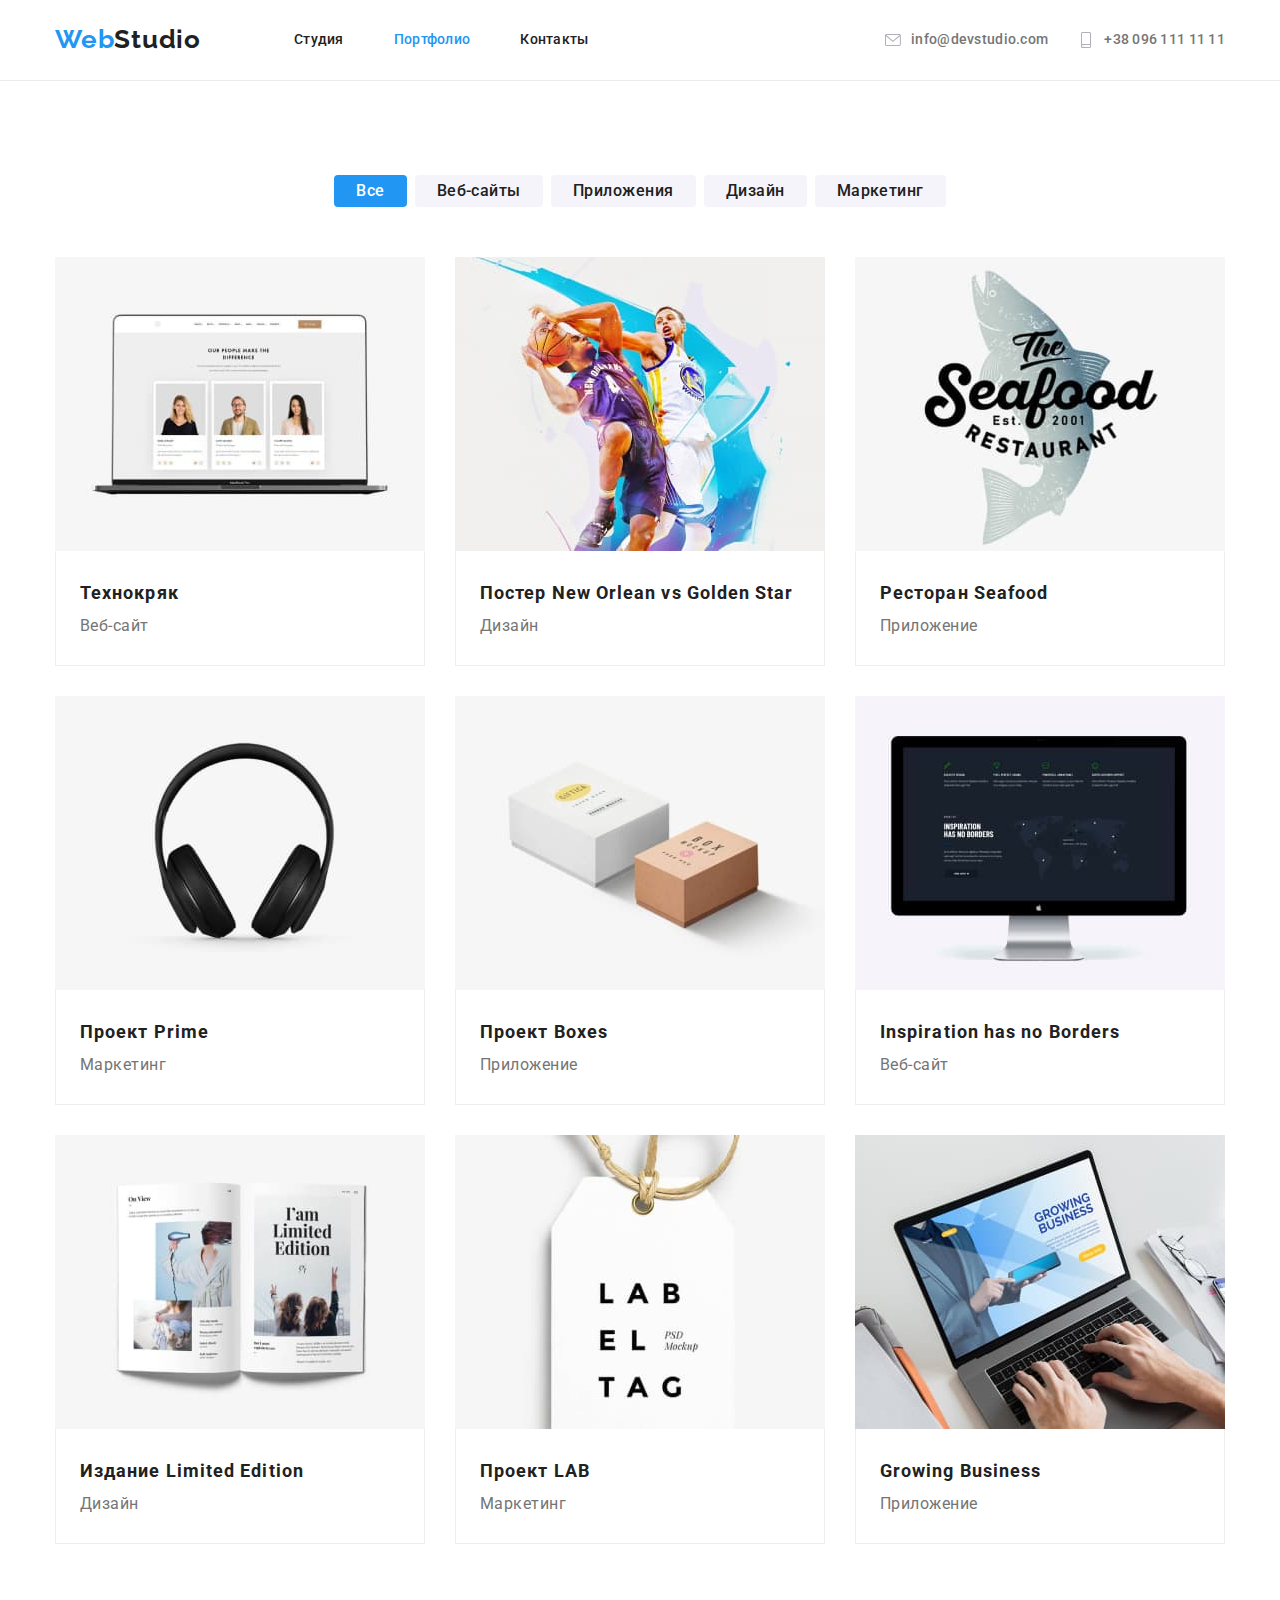
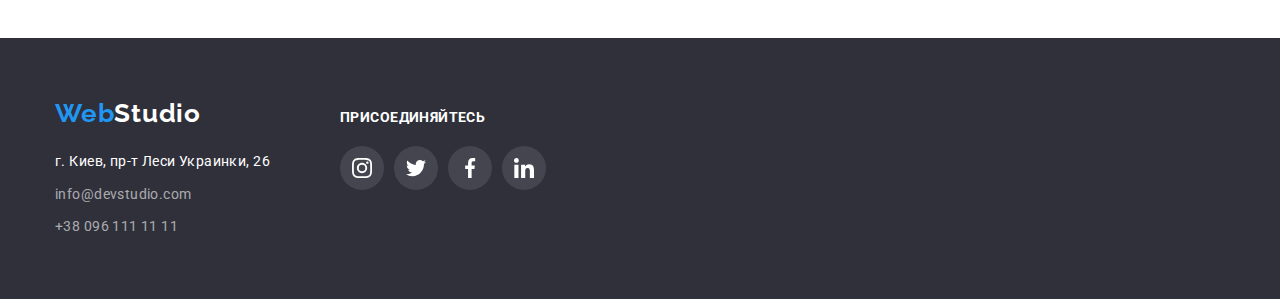
==== portfolio.html @ 9f93a06a "DZ5 03.06" ====
<!DOCTYPE html>
<html lang="ru">
  <head>
    <meta charset="UTF-8" />
    <meta http-equiv="X-UA-Compatible" content="IE=edge" />
    <meta name="viewport" content="width=device-width, initial-scale=1.0" />
    <title>Портфолио</title>
    <link
      href="https://fonts.googleapis.com/css2?family=Raleway:wght@700&family=Roboto:wght@400;500;700;900&display=swap"
      rel="stylesheet"
    />
    <link
      rel="stylesheet"
      href="https://cdnjs.cloudflare.com/ajax/libs/modern-normalize/1.1.0/modern-normalize.min.css"
    />
    <link rel="stylesheet" href="./css/style.css" />
  </head>
  <body>
    <header class="head">
      <div class="conteiner headline">
        <a class="logo link" lang="en" href=""
          ><span class="web">Web</span>Studio</a
        >
        <nav>
          <ul class="navi-pages">
            <li class="list">
              <a class="link navi-pages-link" href="./index.html">Cтудия</a>
            </li>
            <li class="list">
              <a
                class="link navi-pages-link current-link"
                href="./portfolio.html"
                >Портфолио</a
              >
            </li>
            <li class="list">
              <a class="link navi-pages-link" href="">Контакты</a>
            </li>
          </ul>
        </nav>
        <ul class="contacts">
          <li class="list">
            <a
              class="link contacts-link-pages"
              lang="en"
              href="mailto:info@devstudio.com"
            >
              <div class="content-contacts-icon">
                <svg class="contacts-link-icon">
                  <use href="./img/symbol-defs.svg#icon-envelope"></use>
                </svg>
              </div>
              info@devstudio.com</a
            >
          </li>
          <li class="list">
            <a class="link contacts-link-pages" href="tel:+380961111111">
              <div class="content-contacts-icon">
                <svg class="contacts-link-icon">
                  <use href="./img/symbol-defs.svg#icon-smartphone"></use>
                </svg>
              </div>

              +38 096 111 11 11</a
            >
          </li>
        </ul>
      </div>
    </header>
    <main>
      <!--меню-->
      <section class="project">
        <div class="conteiner">
          <h1 hidden>Меню</h1>
          <ul class="filter list">
            <li class="filter-item">
              <button class="button button-all" type="button">Все</button>
            </li>
            <li class="filter-item">
              <button class="button" type="button">Веб-сайты</button>
            </li>
            <li class="filter-item">
              <button class="button" type="button">Приложения</button>
            </li>
            <li class="filter-item">
              <button class="button" type="button">Дизайн</button>
            </li>
            <li class="filter-item">
              <button class="button" type="button">Маркетинг</button>
            </li>
          </ul>
          <ul class="cards list">
            <li class="cards-item">
              <a class="link cards-link" href="">
                <div class="cards-thumb">
                  <img
                    class="cards-image"
                    src="./products/img(1).jpg"
                    alt="Технокряк"
                  />
                  <p class="cards-hover">
                    Ресурс предлагает комплексные предложения с разным уровнем
                    функционала и сервисов. Все это позволит посетителю получить
                    исчерпывающие сведения о компании или частном лице.
                  </p>
                </div>
                <div class="cards-footnote">
                  <h2 class="cards-title">Технокряк</h2>
                  <p class="cards-text">Веб-сайт</p>
                </div>
              </a>
            </li>

            <li class="cards-item">
              <a class="link cards-link" href="">
                <img
                  class="cards-image"
                  src="./products/img(2).jpg"
                  alt="Постер New Orlean vs Golden Star"
                />
                <div class="cards-footnote">
                  <h2 class="cards-title">
                    Постер <span lang="en">New Orlean vs Golden Star</span>
                  </h2>
                  <p class="cards-text">Дизайн</p>
                </div>
              </a>
            </li>

            <li class="cards-item">
              <a class="link cards-link" href="">
                <img
                  class="cards-image"
                  lang="en"
                  src="./products/img(3).jpg"
                  alt="Ресторан Seafood"
                />
                <div class="cards-footnote">
                  <h2 class="cards-title">
                    Ресторан <span lang="en">Seafood</span>
                  </h2>
                  <p class="cards-text">Приложение</p>
                </div>
              </a>
            </li>

            <li class="cards-item">
              <a class="link cards-link" href="">
                <img
                  class="cards-image"
                  lang="en"
                  src="./products/img(4).jpg"
                  alt="Проект Prime"
                />
                <div class="cards-footnote">
                  <h2 class="cards-title">
                    Проект <span lang="en">Prime</span>
                  </h2>
                  <p class="cards-text">Маркетинг</p>
                </div>
              </a>
            </li>

            <li class="cards-item">
              <a class="link cards-link" href="">
                <img
                  class="cards-image"
                  lang="en"
                  src="./products/img(5).jpg"
                  alt="Проект Boxes"
                />
                <div class="cards-footnote">
                  <h2 class="cards-title">
                    Проект <span lang="en">Boxes</span>
                  </h2>
                  <p class="cards-text">Приложение</p>
                </div>
              </a>
            </li>

            <li class="cards-item">
              <a class="link cards-link" href="">
                <img
                  class="cards-image"
                  lang="en"
                  src="./products/img(6).jpg"
                  alt="Inspiration has no Borders"
                />
                <div class="cards-footnote">
                  <h2 class="cards-title">
                    <span lang="en">Inspiration has no Borders</span>
                  </h2>
                  <p class="cards-text">Веб-сайт</p>
                </div>
              </a>
            </li>

            <li class="cards-item">
              <a class="link cards-link" href="">
                <img
                  class="cards-image"
                  lang="en"
                  src="./products/img(7).jpg"
                  alt="Издание Limited Edition"
                />
                <div class="cards-footnote">
                  <h2 class="cards-title">
                    Издание <span lang="en">Limited Edition</span>
                  </h2>
                  <p class="cards-text">Дизайн</p>
                </div>
              </a>
            </li>

            <li class="cards-item">
              <a class="link cards-link" href="">
                <img
                  class="cards-image"
                  lang="en"
                  src="./products/img(8).jpg"
                  alt="Проект LAB"
                />
                <div class="cards-footnote">
                  <h2 class="cards-title">Проект <span lang="en">LAB</span></h2>
                  <p class="cards-text">Маркетинг</p>
                </div>
              </a>
            </li>

            <li class="cards-item">
              <a class="link cards-link" href="">
                <img
                  class="cards-image"
                  lang="en"
                  src="./products/img(9).jpg"
                  alt="Growing Business"
                />
                <div class="cards-footnote">
                  <h2 lang="en" class="cards-title">Growing Business</h2>
                  <p class="cards-text">Приложение</p>
                </div>
              </a>
            </li>
          </ul>
        </div>
      </section>
    </main>
    <footer class="footer">
      <div class="conteiner">
        <div class="acide">
          <a class="logo link" lang="en" href=""
            ><span class="web">Web</span>Studio</a
          >
          <address class="address">
            <ul class="list">
              <li class="item">
                <a
                  class="map link"
                  href="https://www.google.com.ua/maps/place/%D0%B1%D1%83%D0%BB.+%D0%9B%D0%B5%D1%81%D0%B8+%D0%A3%D0%BA%D1%80%D0%B0%D0%B8%D0%BD%D0%BA%D0%B8,+26,+%D0%9A%D0%B8%D0%B5%D0%B2,+02000/@50.4265807,30.5361971,17z/data=!3m1!4b1!4m5!3m4!1s0x40d4cf0e033ecbe9:0x57a4dffefec77da0!8m2!3d50.4265807!4d30.5383858?hl=ru"
                >
                  г. Киев, пр-т Леси Украинки, 26</a
                >
              </li>
              <li class="item">
                <a class="email link" lang="en" href="mailto:info@devstudio.com"
                  >info@devstudio.com</a
                >
              </li>
              <li class="item">
                <a class="tel link" lang="en" href="tel:+380961111111"
                  >+38 096 111 11 11</a
                >
              </li>
            </ul>
          </address>
        </div>
        <div class="acide skins-footer">
          <p class="text">присоединяйтесь</p>
          <ul class="list skins">
            <li class="skin">
              <a class="white-link" href="">
                <svg class="white-icon">
                  <use href="./img/symbol-defs.svg#icon-instagram-white"></use>
                </svg>
              </a>
            </li>
            <li class="skin">
              <a class="white-link" href="">
                <svg class="white-icon">
                  <use href="./img/symbol-defs.svg#icon-twitter-white"></use>
                </svg>
              </a>
            </li>
            <li class="skin">
              <a class="white-link" href="">
                <svg class="white-icon">
                  <use href="./img/symbol-defs.svg#icon-facebook-white"></use>
                </svg>
              </a>
            </li>
            <li class="skin">
              <a class="white-link" href="">
                <svg class="white-icon">
                  <use href="./img/symbol-defs.svg#icon-linkedin-white"></use>
                </svg>
              </a>
            </li>
          </ul>
        </div>
      </div>
    </footer>
  </body>
</html>
---- css/style.css ----
/* основной цвет текста: #212121 */
/* вторичный цвет текста: #757575 */
/* цвет фона #E5E5E5 */
/*цвет акцента background: #2196F3 */
/*фон черный*/

:root {
  --primary-text-color: #212121;
  --secondary-text-color: #757575;
  --back-color: #e5e5e5;
  --accent-color: #2196f3;
  --black-back: #2f303a;
  --white: #ffffff;
  --icon-color: #afb1b8;
}
html {
  box-sizing: border-box;
}
*,
*::before,
*::after {
  box-sizing: inherit;
}

body {
  font-family: Roboto, sans-serif;
  background-color: var(--white);
  color: var(--primary-text-color);
}
h1,
h2,
h3,
p,
ul {
  margin-top: 0;
  margin-bottom: 0;
  padding: 0;
}

.conteiner {
  width: 1200px;
  padding-left: 15px;
  padding-right: 15px;
  margin-left: auto;
  margin-right: auto;
}

.list {
  list-style: none;
}

.link {
  text-decoration: none;
}

.button {
  background-color: #f5f4fa;
  color: var(--primary-text-color);

  cursor: pointer;
  font-weight: 500;
  font-size: 16px;
  line-height: 1.26;
  letter-spacing: 0.03em;

  border-radius: 4px;
  border: 0ch;
  padding: 6px 22px;
  transition: background-color 250ms cubic-bezier(0.4, 0, 0.2, 1),
    color 250ms cubic-bezier(0.4, 0, 0.2, 1),
    box-shadow 250ms cubic-bezier(0.4, 0, 0.2, 1);
}

.button:hover,
.button:focus {
  background-color: var(--accent-color);
  color: var(--white);
  box-shadow: 0px 3px 1px rgba(0, 0, 0, 0.1), 0px 1px 2px rgba(0, 0, 0, 0.08),
    0px 2px 2px rgba(0, 0, 0, 0.12);
}
/*header*/
.head {
  background: var(--white);
  border-width: 0 0 1px 0;
  border-style: solid;
  border-color: #ececec;
}

.headline {
  display: flex;
  align-items: center;
}

.logo {
  color: var(--primary-text-color);
  font-family: "Raleway";
  font-weight: 700;
  font-size: 26px;
  line-height: 1.2;
  letter-spacing: 0.03em;
  padding: 24px 0;
}

.navi-pages {
  display: flex;
  margin-left: 93px;
}

.navi-pages-link {
  display: inline-block;
  position: relative;
  color: #212121;
  transition: color 250ms cubic-bezier(0.4, 0, 0.2, 1);
}

.navi-pages-link::after {
  display: block;
  position: absolute;
  content: "";
  bottom: 0;
  left: 0;
  border-radius: 4px;
  width: 100%;
  height: 4px;
  background-color: var(--accent-color);
  opacity: 0;
  transition: opacity 250ms cubic-bezier(0.4, 0, 0.2, 1);
}

.current-link,
.navi-pages-link:hover:after,
.navi-pages-link:focus:after {
  opacity: 1;
}

.navi-pages .list + .list {
  margin-left: 50px;
}

.contacts-link-pages,
.navi-pages-link {
  display: flex;
  align-items: center;
  color: var(--primary-text-color);
  font-weight: 500;
  font-size: 14px;
  line-height: 1.14;
  letter-spacing: 0.02em;
  padding: 32px 0;
}
.content-contacts-icon {
  width: 16px;
  height: 16px;
  margin-right: 10px;
}
.contacts-link-icon {
  width: 16px;
  height: 16px;

  margin-right: 10px;
  fill: var(--icon-color);
  transition: fill 250ms cubic-bezier(0.4, 0, 0.2, 1);
}

.current-link,
.navi-pages-link:hover,
.navi-pages-link:focus {
  color: var(--accent-color);
}

.contacts-link-pages {
  transition: color 250ms cubic-bezier(0.4, 0, 0.2, 1);
}

.contacts-link-pages:hover,
.contacts-link-pages:focus {
  color: var(--accent-color);
}

.contacts-link-pages:hover .contacts-link-icon,
.contacts-link-pages:focus .contacts-link-icon {
  fill: var(--accent-color);
}
.contacts {
  display: flex;
  margin-left: auto;
}

.contacts .list + .list {
  margin-left: 30px;
}

.contacts-link-pages {
  color: var(--secondary-text-color);
  font-weight: 500;
  font-size: 14px;
  line-height: 1.14;
  letter-spacing: 0.02em;
}

.skills,
.prodaction,
.team,
.clients,
.project {
  padding-top: 94px;
  padding-bottom: 94px;
}

/*заголовок*/
.home {
  background-color: #c4c4c4;
  margin: 0 auto;
  max-height: 600px;
  max-width: 1600px;
  padding-top: 200px;
  padding-bottom: 200px;

  background-image: linear-gradient(
      to right,
      rgba(47, 48, 58, 0.4),
      rgba(47, 48, 58, 0.4)
    ),
    url(../img/fon-image.jpg);
  background-repeat: no-repeat;
  background-size: cover;
  background-position: center;
  border-width: 1px 0 0 0;
  border-style: solid;
  border-color: #ececec;
}

.home .conteiner {
  text-align: center;
}

.backdrop {
  position: fixed;
  top: 0;
  left: 0;
  width: 100%;
  height: 100%;
  background-color: rgba(0, 0, 0, 0.2);
}

.backdrop .is-hidden {
  opacity: 0;
  pointer-events: none;
}

.modal {
  width: 528px;
  height: 581px;
  position: absolute;
  top: 221px;
  left: 50%;
  transform: translate(-50%, -50%);
  background-color: var(--white);
}

.close-modal {
  position: absolute;
  top: 8px;
  right: 8px;
}

.header {
  display: flexbox;
  margin-bottom: 30px;
  color: var(--white);
  width: 696px;
  font-weight: 900;
  font-size: 44px;
  line-height: 60px;
  letter-spacing: 0.06em;
  text-transform: uppercase;
  margin-left: auto;
  margin-right: auto;
}

/*button*/
.order-button {
  background-color: var(--accent-color);
  color: var(--white);

  padding: 10px 32px;
  min-width: 200px;
  transition: background-color 1000ms cubic-bezier(0.4, 0, 0.2, 1);
}

.order-button:hover,
.order-button:focus {
  background-color: #188ce8;
  color: var(--white);
  box-shadow: 0px 4px 4px rgba(0, 0, 0, 0.15);
  border-radius: 4px;
}
/*soft skills*/
.skill {
  display: flex;
}

.skill .item {
  width: 270px;
}
.skills-blockicon {
  display: flex;
  align-items: center;
  justify-content: center;
  height: 120px;
  background-color: #f5f4fa;
  margin-bottom: 30px;
}

.skills-icon {
  display: block;
  width: 70px;
  height: 70px;
}

.skill .item + .item {
  margin-left: 30px;
}

.skills .title {
  margin-bottom: 10px;

  font-weight: 700;
  font-size: 14px;
  line-height: 1.14;
  letter-spacing: 0.03em;
  text-transform: uppercase;
}

.skills .text {
  color: var(--secondary-text-color);
  font-weight: 400;
  font-size: 14px;
  line-height: 1.7;
  letter-spacing: 0.03em;
}
/*виды работ*/
.prodaction {
  padding-top: 0;
}
.prodaction .title {
  font-family: "Roboto";
  font-weight: 700;
  font-size: 36px;
  line-height: 1.17;
  text-align: center;
  letter-spacing: 0.03em;
  margin-bottom: 50px;
}
.work {
  display: flex;
  justify-content: center;
}

.work .item + .item {
  margin-left: 30px;
}

.prodaction-image {
  display: block;
}

.work .item {
  position: relative;
}

.prodaction-text {
  position: absolute;
  height: 70px;
  width: 370px;
  color: var(--white);
  background-color: rgba(47, 48, 58, 0.8);
  bottom: 0;
  left: 0;
  padding: 27px 0;

  font-family: "Roboto";
  font-weight: 700;
  font-size: 14px;
  line-height: 1.14;
  text-align: center;
  letter-spacing: 0.03em;
  text-transform: uppercase;
}
/*наша команда*/
.team,
.team .conteiner {
  background: #f5f4fa;
}

.team-list {
  display: flex;
  justify-content: center;
}

.team-list .item {
  background: var(--white);
  box-shadow: 0px 1px 3px rgba(0, 0, 0, 0.12), 0px 1px 1px rgba(0, 0, 0, 0.14),
    0px 2px 1px rgba(0, 0, 0, 0.2);
  border-radius: 0px 0px 4px 4px;

  text-align: center;
}

.team-list .item + .item {
  margin-left: 30px;
}

.team .title {
  font-family: "Roboto";
  font-weight: 700;
  font-size: 36px;
  line-height: 1.17;
  text-align: center;
  letter-spacing: 0.03em;
  margin-bottom: 50px;
}
.team-list .foto {
  display: block;
  max-width: 100%;
  height: auto;
}

.team-list .name {
  color: var(--primary-text-color);

  font-weight: 500;
  font-size: 16px;
  line-height: 1.19;
  letter-spacing: 0.03em;
  margin-bottom: 10px;
}

.profession {
  color: var(--secondary-text-color);

  font-weight: normal;
  font-size: 16px;
  line-height: 1.19;
  letter-spacing: 0.03em;
  margin-bottom: 16px;
}

.userpic-list {
  display: flex;
  justify-content: center;
}

.userpic-item {
  padding: 0;
}

.social-network-link {
  display: flex;
  align-items: center;
  justify-content: center;
  outline: transparent;
  width: 44px;
  height: 44px;
  border-radius: 50%;
}
.social-network-link:hover,
.social-network-link:focus {
  background-color: var(--accent-color);
  transform: rotate(360deg);
}

.social-network-icon {
  width: 20px;
  height: 20px;
  fill: var(--icon-color);
}

.social-network-link:hover .social-network-icon,
.social-network-link:focus .social-network-icon {
  fill: var(--white);
}

.userpic-list li + li {
  margin-left: 10px;
}
.caption-foto {
  padding: 30px 32px;
}
/*наши клиенты*/
.clients .title {
  margin-bottom: 50px;
  font-weight: 700;
  font-size: 36px;
  line-height: 42px;
  text-align: center;
  letter-spacing: 0.03em;
}

.client {
  display: flex;
}

.client-link {
  display: flex;
  align-items: center;
  justify-content: center;
  outline: transparent;
  width: 170px;
  height: 90px;
  border: 1px solid rgba(175, 177, 184, 1);
  border-radius: 6px;
}

.client-icon {
  width: 106px;
  height: 60px;
  fill: var(--icon-color);
}

.client-link:hover .client-icon,
.client-link:focus .client-icon {
  fill: var(--accent-color);
}

.client-link:hover,
.client-link:focus {
  border-color: var(--accent-color);
}

.client .item + .item {
  margin-left: 30px;
}
/*футер*/
.footer {
  background: var(--black-back);
  padding-top: 60px;
  padding-bottom: 60px;
}

.footer .conteiner {
  display: flex;
  background: var(--black-back);
  align-items: baseline;
}

.skins {
  display: flex;
}

.acide .skin + .skin {
  margin-left: 10px;
}

.footer .logo {
  display: block;
  margin-bottom: 20px;
  color: var(--white);
  padding: 0;
}

.footer .item + .item {
  margin-top: 9px;
}

.map {
  color: var(--white);
}

.email,
.tel {
  color: rgba(255, 255, 255, 0.6);
}

.map,
.email,
.tel {
  font-style: normal;
  font-size: 14px;
  line-height: 1.71;
  letter-spacing: 0.03em;
}

.address .link:hover,
.address .link:focus {
  color: var(--accent-color);
}

.web {
  color: var(--accent-color);
}

.skins-footer .text {
  margin-bottom: 20px;
  color: var(--white);
  font-weight: 700;
  font-size: 14px;
  line-height: 1.14;
  letter-spacing: 0.03em;
  text-transform: uppercase;
}

.skins-footer {
  margin-left: 70px;
}

.white-link {
  display: flex;
  align-items: center;
  justify-content: center;
  width: 44px;
  height: 44px;
  border-radius: 50%;
  background-color: rgba(255, 255, 255, 0.1);
}

.white-link:hover,
.white-link:focus {
  background-color: var(--accent-color);
}

.white-icon {
  width: 20px;
  height: 20px;
  fill: var(--white);
}

/*фильтр*/
.button-all {
  background-color: var(--accent-color);
  color: var(--white);
  box-shadow: none;
  transition: background-color 250ms cubic-bezier(0.4, 0, 0.2, 1),
    color 250ms cubic-bezier(0.4, 0, 0.2, 1),
    box-shadow 250ms cubic-bezier(0.4, 0, 0.2, 1);
}

.filter .button-all:hover,
.filter .button-all:focus {
  background-color: #f5f4fa;
  color: var(--primary-text-color);
  box-shadow: 0px 3px 1px rgba(0, 0, 0, 0.1), 0px 1px 2px rgba(0, 0, 0, 0.08),
    0px 2px 2px rgba(0, 0, 0, 0.12);
}

/*предоставляемые услуги*/
.filter {
  display: flex;
  justify-content: center;
}

.filter-item + .filter-item {
  margin-left: 8px;
}

.cards-title {
  color: var(--primary-text-color);

  font-weight: 700;
  font-size: 18px;
  line-height: 2;
  letter-spacing: 0.06em;
}

.cards-text {
  color: var(--secondary-text-color);
  font-weight: 400;
  font-size: 16px;
  line-height: 1.88;
  letter-spacing: 0.03em;
}

.cards {
  display: flex;
  flex-wrap: wrap;
  margin-top: 50px;
}

.cards-item {
  display: block;
  flex-basis: calc(((100%-90px) / 3)-20);
  margin-right: 30px;
  margin-bottom: 30px;
}

.cards-thumb {
  position: relative;
  overflow: hidden;
}

.cards-hover {
  position: absolute;
  top: 0;
  left: 0;
  font-weight: 400;
  font-size: 18px;
  line-height: 1.56;
  letter-spacing: 0.03em;
  color: var(--white);
  background-color: rgba(33, 150, 243, 0.9);
  padding: 63px 24px;
  transform: translateY(100%);
  transition: transform 250ms cubic-bezier(0.4, 0, 0.2, 1);
}

.cards-link:hover .cards-hover,
.cards-link:focus .cards-hover {
  transform: translateY(0);
}

.cards-link {
  display: block;
  box-shadow: none;
  transition: box-shadow 500ms cubic-bezier(0.4, 0, 0.2, 1);
}

.cards-link:hover,
.cards-link:focus {
  box-shadow: 0px 1px 1px rgba(0, 0, 0, 0.12), 0px 4px 4px rgba(0, 0, 0, 0.06),
    1px 4px 6px rgba(0, 0, 0, 0.16);
}

.cards-item:nth-child(3n) {
  margin-right: 0;
}

.cards-item:nth-child(n + 7) {
  margin-bottom: 0;
}

.cards-image {
  display: block;
  width: 100%;
  height: auto;
}

.cards-footnote {
  border: 1px solid #eeeeee;
  border-top: 0;
  padding: 24px 24px;
}
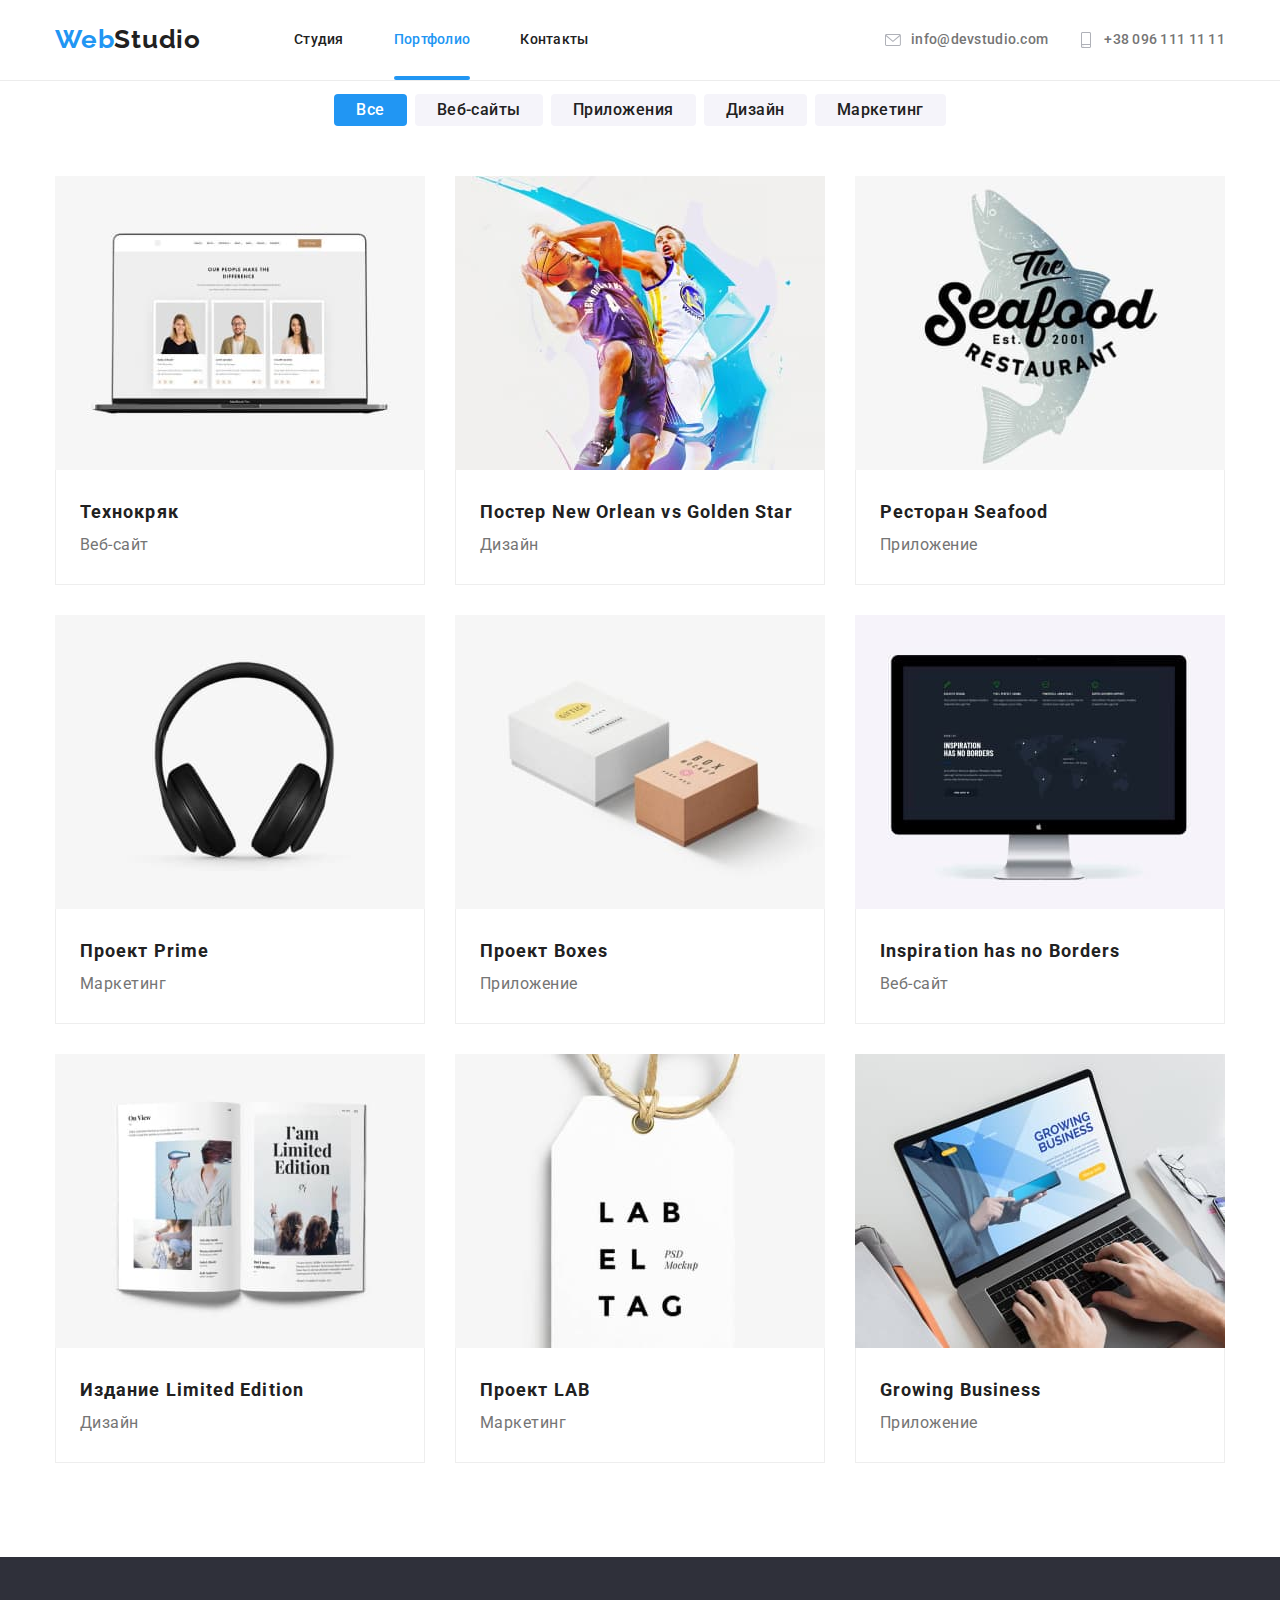
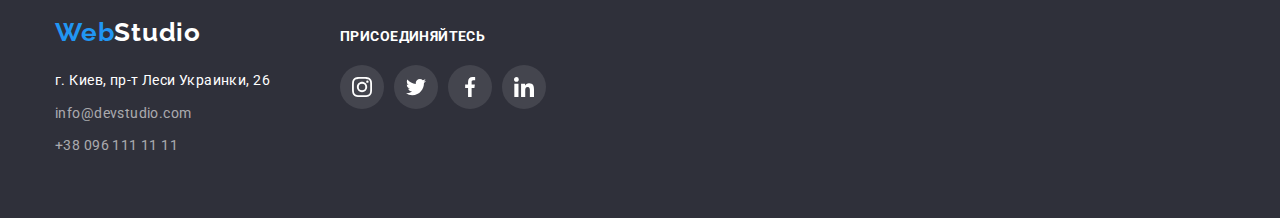
==== commit 6837621d: "fixed DZ5" ====
--- a/portfolio.html
+++ b/portfolio.html
@@ -98,11 +98,14 @@
                     src="./products/img(1).jpg"
                     alt="Технокряк"
                   />
-                  <p class="cards-hover">
-                    Ресурс предлагает комплексные предложения с разным уровнем
-                    функционала и сервисов. Все это позволит посетителю получить
-                    исчерпывающие сведения о компании или частном лице.
-                  </p>
+                  <div class="cards-hover">
+                    <p>
+                      Ресурс предлагает комплексные предложения с разным уровнем
+                      функционала и сервисов. Все это позволит посетителю
+                      получить исчерпывающие сведения о компании или частном
+                      лице.
+                    </p>
+                  </div>
                 </div>
                 <div class="cards-footnote">
                   <h2 class="cards-title">Технокряк</h2>
--- a/css/style.css
+++ b/css/style.css
@@ -12,6 +12,8 @@
   --black-back: #2f303a;
   --white: #ffffff;
   --icon-color: #afb1b8;
+  --time-transition: 250ms;
+  --cubik: cubic-bezier(0.4, 0, 0.2, 1);
 }
 html {
   box-sizing: border-box;
@@ -64,11 +66,11 @@
   letter-spacing: 0.03em;
 
   border-radius: 4px;
-  border: 0ch;
+  border: 0;
   padding: 6px 22px;
-  transition: background-color 250ms cubic-bezier(0.4, 0, 0.2, 1),
-    color 250ms cubic-bezier(0.4, 0, 0.2, 1),
-    box-shadow 250ms cubic-bezier(0.4, 0, 0.2, 1);
+  transition: background-color var(--time-transition) var(--cubik),
+    color var(--time-transition) var(--cubik),
+    box-shadow var(--time-transition) var(--cubik);
 }
 
 .button:hover,
@@ -81,14 +83,21 @@
 /*header*/
 .head {
   background: var(--white);
+  width: 100vw;
   border-width: 0 0 1px 0;
   border-style: solid;
   border-color: #ececec;
+  position: fixed;
+  z-index: 10;
+  top: 0;
+  left: 50%;
+  transform: translate(-50%, 0);
 }
 
 .headline {
   display: flex;
   align-items: center;
+  background: var(--white);
 }
 
 .logo {
@@ -110,7 +119,7 @@
   display: inline-block;
   position: relative;
   color: #212121;
-  transition: color 250ms cubic-bezier(0.4, 0, 0.2, 1);
+  transition: color var(--time-transition) var(--cubik);
 }
 
 .navi-pages-link::after {
@@ -123,14 +132,27 @@
   width: 100%;
   height: 4px;
   background-color: var(--accent-color);
-  opacity: 0;
-  transition: opacity 250ms cubic-bezier(0.4, 0, 0.2, 1);
-}
-
+  transform: scaleX(0);
+  transition: transform var(--time-transition) var(--cubik);
+}
 .current-link,
 .navi-pages-link:hover:after,
 .navi-pages-link:focus:after {
-  opacity: 1;
+  transform: scaleX(1);
+}
+
+.current-link::after {
+  display: block;
+  position: absolute;
+  content: "";
+  bottom: 0;
+  left: 0;
+  border-radius: 4px;
+  width: 100%;
+  height: 4px;
+  background-color: var(--accent-color);
+  transform: scaleX(1);
+  transition: transform var(--time-transition) var(--cubik);
 }
 
 .navi-pages .list + .list {
@@ -159,7 +181,7 @@
 
   margin-right: 10px;
   fill: var(--icon-color);
-  transition: fill 250ms cubic-bezier(0.4, 0, 0.2, 1);
+  transition: fill var(--time-transition) var(--cubik);
 }
 
 .current-link,
@@ -169,12 +191,12 @@
 }
 
 .contacts-link-pages {
-  transition: color 250ms cubic-bezier(0.4, 0, 0.2, 1);
+  transition: color;
 }
 
 .contacts-link-pages:hover,
 .contacts-link-pages:focus {
-  color: var(--accent-color);
+  color: var(--accent-color) var(--time-transition) var(--cubik);
 }
 
 .contacts-link-pages:hover .contacts-link-icon,
@@ -211,6 +233,7 @@
 .home {
   background-color: #c4c4c4;
   margin: 0 auto;
+  margin-top: 80px;
   max-height: 600px;
   max-width: 1600px;
   padding-top: 200px;
@@ -241,27 +264,45 @@
   width: 100%;
   height: 100%;
   background-color: rgba(0, 0, 0, 0.2);
-}
-
-.backdrop .is-hidden {
+  opacity: 1;
+  transition: opacity var(--time-transition) var(--cubik);
+}
+
+.backdrop.is-hidden .modal {
+  transform: scale(0.9) translate(-50%, -50%);
+  opacity: 0;
+}
+
+.backdrop.is-hidden {
   opacity: 0;
   pointer-events: none;
 }
 
 .modal {
   width: 528px;
-  height: 581px;
-  position: absolute;
-  top: 221px;
+  min-height: 581px;
+  position: relative;
+  top: 500px;
   left: 50%;
-  transform: translate(-50%, -50%);
+  opacity: 1;
+  transform: scale(1) translate(-50%, -50%);
   background-color: var(--white);
+  transition: scale var(--time-transition) var(--cubik),
+    opacity var(--time-transition) var(--cubik);
+  z-index: 2;
 }
 
 .close-modal {
+  display: block;
   position: absolute;
   top: 8px;
   right: 8px;
+  border: none;
+  background-color: var(--white);
+}
+.close-icon {
+  width: 30px;
+  height: 30px;
 }
 
 .header {
@@ -282,18 +323,20 @@
 .order-button {
   background-color: var(--accent-color);
   color: var(--white);
-
+  border-radius: 4px;
+  box-shadow: none;
   padding: 10px 32px;
   min-width: 200px;
-  transition: background-color 1000ms cubic-bezier(0.4, 0, 0.2, 1);
+  transition: background-color var(--time-transition) var(--cubik),
+    box-shadow 250ms cubic-bezier(0.4, 0, 0.2, 1);
 }
 
 .order-button:hover,
 .order-button:focus {
   background-color: #188ce8;
   color: var(--white);
-  box-shadow: 0px 4px 4px rgba(0, 0, 0, 0.15);
-  border-radius: 4px;
+  box-shadow: 0px 2px 3px rgba(135, 206, 235, 0.12),
+    0px 1px 1px rgba(135, 206, 235, 0.14), 0px 2px 1px rgba(135, 206, 235, 0.2);
 }
 /*soft skills*/
 .skill {
@@ -367,6 +410,7 @@
 
 .work .item {
   position: relative;
+  z-index: -1;
 }
 
 .prodaction-text {
@@ -463,17 +507,23 @@
   width: 44px;
   height: 44px;
   border-radius: 50%;
-}
+  box-shadow: none;
+  transition: box-shadow var(--time-transition) var(--cubik),
+    background-color var(--time-transition) var(--cubik);
+}
+
 .social-network-link:hover,
 .social-network-link:focus {
   background-color: var(--accent-color);
-  transform: rotate(360deg);
+  box-shadow: 0px 3px 2px rgba(0, 0, 100, 0.1),
+    0px 2px 4px rgba(0, 0, 100, 0.08), 0px 4px 4px rgba(0, 0, 100, 0.12);
 }
 
 .social-network-icon {
   width: 20px;
   height: 20px;
   fill: var(--icon-color);
+  transition: fill var(--time-transition) var(--cubik);
 }
 
 .social-network-link:hover .social-network-icon,
@@ -510,12 +560,17 @@
   height: 90px;
   border: 1px solid rgba(175, 177, 184, 1);
   border-radius: 6px;
+  border-color: var(--icon-color);
+  box-shadow: none;
+  transition: border-color var(--time-transition) var(--cubik),
+    box-shadow 500ms var(--cubik);
 }
 
 .client-icon {
   width: 106px;
   height: 60px;
   fill: var(--icon-color);
+  transition: fill var(--time-transition) var(--cubik);
 }
 
 .client-link:hover .client-icon,
@@ -526,6 +581,8 @@
 .client-link:hover,
 .client-link:focus {
   border-color: var(--accent-color);
+  box-shadow: 0px 3px 1px rgba(0, 0, 100, 0.1),
+    0px 1px 2px rgba(0, 0, 100, 0.08), 0px 2px 2px rgba(0, 0, 100, 0.12);
 }
 
 .client .item + .item {
@@ -565,11 +622,13 @@
 
 .map {
   color: var(--white);
+  transition: color var(--time-transition) var(--cubik);
 }
 
 .email,
 .tel {
   color: rgba(255, 255, 255, 0.6);
+  transition: color var(--time-transition) var(--cubik);
 }
 
 .map,
@@ -612,11 +671,15 @@
   height: 44px;
   border-radius: 50%;
   background-color: rgba(255, 255, 255, 0.1);
+
+  transition: background-color var(--time-transition) var(--cubik);
 }
 
 .white-link:hover,
 .white-link:focus {
   background-color: var(--accent-color);
+  box-shadow: 0px 3px 1px rgba(0, 0, 0, 0.1), 0px 1px 2px rgba(0, 0, 0, 0.08),
+    0px 2px 2px rgba(0, 0, 0, 0.12);
 }
 
 .white-icon {
@@ -630,9 +693,9 @@
   background-color: var(--accent-color);
   color: var(--white);
   box-shadow: none;
-  transition: background-color 250ms cubic-bezier(0.4, 0, 0.2, 1),
-    color 250ms cubic-bezier(0.4, 0, 0.2, 1),
-    box-shadow 250ms cubic-bezier(0.4, 0, 0.2, 1);
+  transition: background-color var(--time-transition) var(--cubik),
+    color var(--time-transition) var(--cubik),
+    box-shadow var(--time-transition) var(--cubik);
 }
 
 .filter .button-all:hover,
@@ -700,7 +763,7 @@
   background-color: rgba(33, 150, 243, 0.9);
   padding: 63px 24px;
   transform: translateY(100%);
-  transition: transform 250ms cubic-bezier(0.4, 0, 0.2, 1);
+  transition: transform var(--time-transition) var(--cubik);
 }
 
 .cards-link:hover .cards-hover,
@@ -711,7 +774,7 @@
 .cards-link {
   display: block;
   box-shadow: none;
-  transition: box-shadow 500ms cubic-bezier(0.4, 0, 0.2, 1);
+  transition: box-shadow 500ms var(--cubik);
 }
 
 .cards-link:hover,
